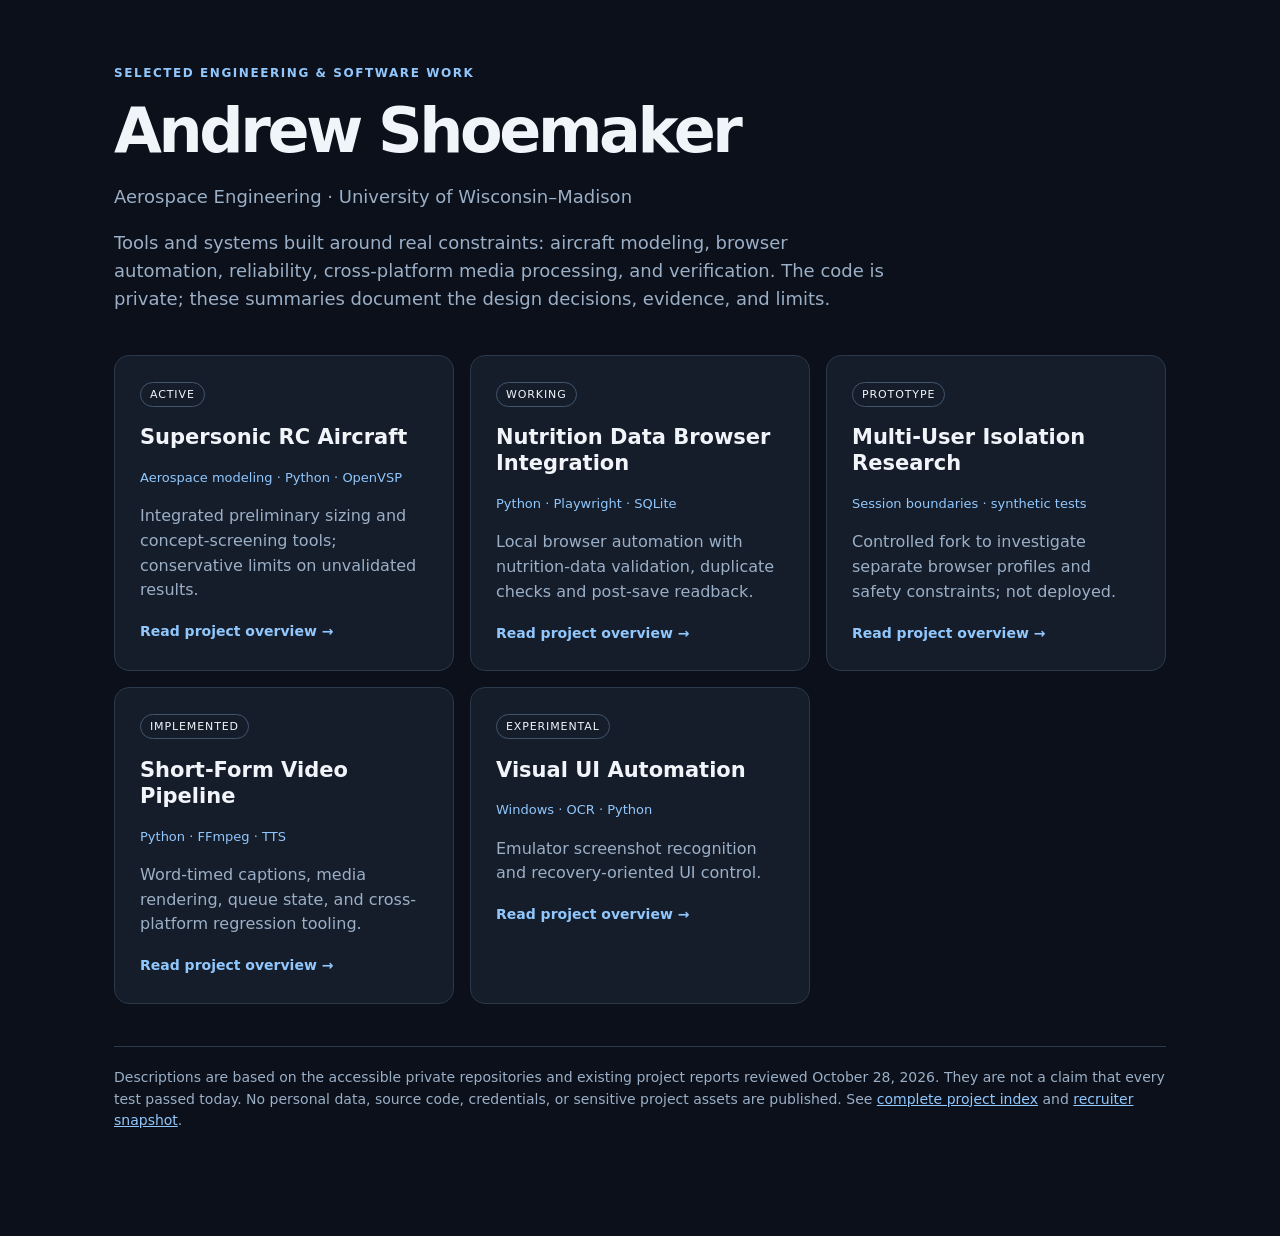
==== index.html @ ae75a6db "Publish sanitized engineering project summaries and portfolio pages" ====
<!doctype html><html lang="en"><head><meta charset="utf-8"><meta name="viewport" content="width=device-width, initial-scale=1"><title>Andrew Shoemaker — Engineering Projects</title><style>:root{color-scheme:dark;--bg:#0b101a;--card:#151d2a;--text:#f1f5f9;--muted:#9bafc7;--border:#2b394b;--link:#91c7fd}*{box-sizing:border-box}body{font:16px/1.55 system-ui,-apple-system,Segoe UI,sans-serif;background:var(--bg);color:var(--text);margin:0}main{max-width:1100px;margin:auto;padding:64px 24px 90px}.eyebrow{letter-spacing:.13em;text-transform:uppercase;font-size:12px;color:var(--link);font-weight:700}h1{font-size:clamp(34px,6vw,62px);letter-spacing:-.055em;line-height:1.04;margin:16px 0 20px}header p{max-width:780px;color:var(--muted);font-size:18px}.grid{display:grid;grid-template-columns:repeat(auto-fit,minmax(275px,1fr));gap:16px;margin:42px 0}.card{display:block;background:var(--card);padding:25px;border:1px solid var(--border);border-radius:15px;color:var(--text);text-decoration:none}.card:hover{border-color:var(--link);transform:translateY(-2px)}.card h2{font-size:21px;line-height:1.25}.card p{color:var(--muted)}.tech{font-size:13px;color:var(--link)!important}.status{display:inline-block;border:1px solid #41556d;padding:3px 9px;border-radius:20px;font-size:11px;text-transform:uppercase;letter-spacing:.08em}.arrow{color:var(--link);font-size:14px;font-weight:700}.note{border-top:1px solid var(--border);padding-top:20px;color:var(--muted);font-size:14px}a{color:var(--link)}</style></head><body><main><header><div class="eyebrow">Selected engineering &amp; software work</div><h1>Andrew Shoemaker</h1><p>Aerospace Engineering · University of Wisconsin–Madison</p><p>Tools and systems built around real constraints: aircraft modeling, browser automation, reliability, cross-platform media processing, and verification. The code is private; these summaries document the design decisions, evidence, and limits.</p></header><section class="grid"><a class="card" href="projects/01-boom-rc-aircraft.html"><span class="status">active</span><h2>Supersonic RC Aircraft</h2><p class="tech">Aerospace modeling · Python · OpenVSP</p><p>Integrated preliminary sizing and concept-screening tools; conservative limits on unvalidated results.</p><span class="arrow">Read project overview →</span></a>
<a class="card" href="projects/02-nutrislice-cronometer-logger.html"><span class="status">working</span><h2>Nutrition Data Browser Integration</h2><p class="tech">Python · Playwright · SQLite</p><p>Local browser automation with nutrition-data validation, duplicate checks and post-save readback.</p><span class="arrow">Read project overview →</span></a>
<a class="card" href="projects/03-nutrislice-multiuser-prototype.html"><span class="status">prototype</span><h2>Multi-User Isolation Research</h2><p class="tech">Session boundaries · synthetic tests</p><p>Controlled fork to investigate separate browser profiles and safety constraints; not deployed.</p><span class="arrow">Read project overview →</span></a>
<a class="card" href="projects/04-reddit-video-bot.html"><span class="status">implemented</span><h2>Short-Form Video Pipeline</h2><p class="tech">Python · FFmpeg · TTS</p><p>Word-timed captions, media rendering, queue state, and cross-platform regression tooling.</p><span class="arrow">Read project overview →</span></a>
<a class="card" href="projects/05-windows-game-ui-automation.html"><span class="status">experimental</span><h2>Visual UI Automation</h2><p class="tech">Windows · OCR · Python</p><p>Emulator screenshot recognition and recovery-oriented UI control.</p><span class="arrow">Read project overview →</span></a></section><p class="note">Descriptions are based on the accessible private repositories and existing project reports reviewed October 28, 2026. They are not a claim that every test passed today. No personal data, source code, credentials, or sensitive project assets are published. See <a href="README.md">complete project index</a> and <a href="RECRUITER_SNAPSHOT.md">recruiter snapshot</a>.</p></main></body></html>
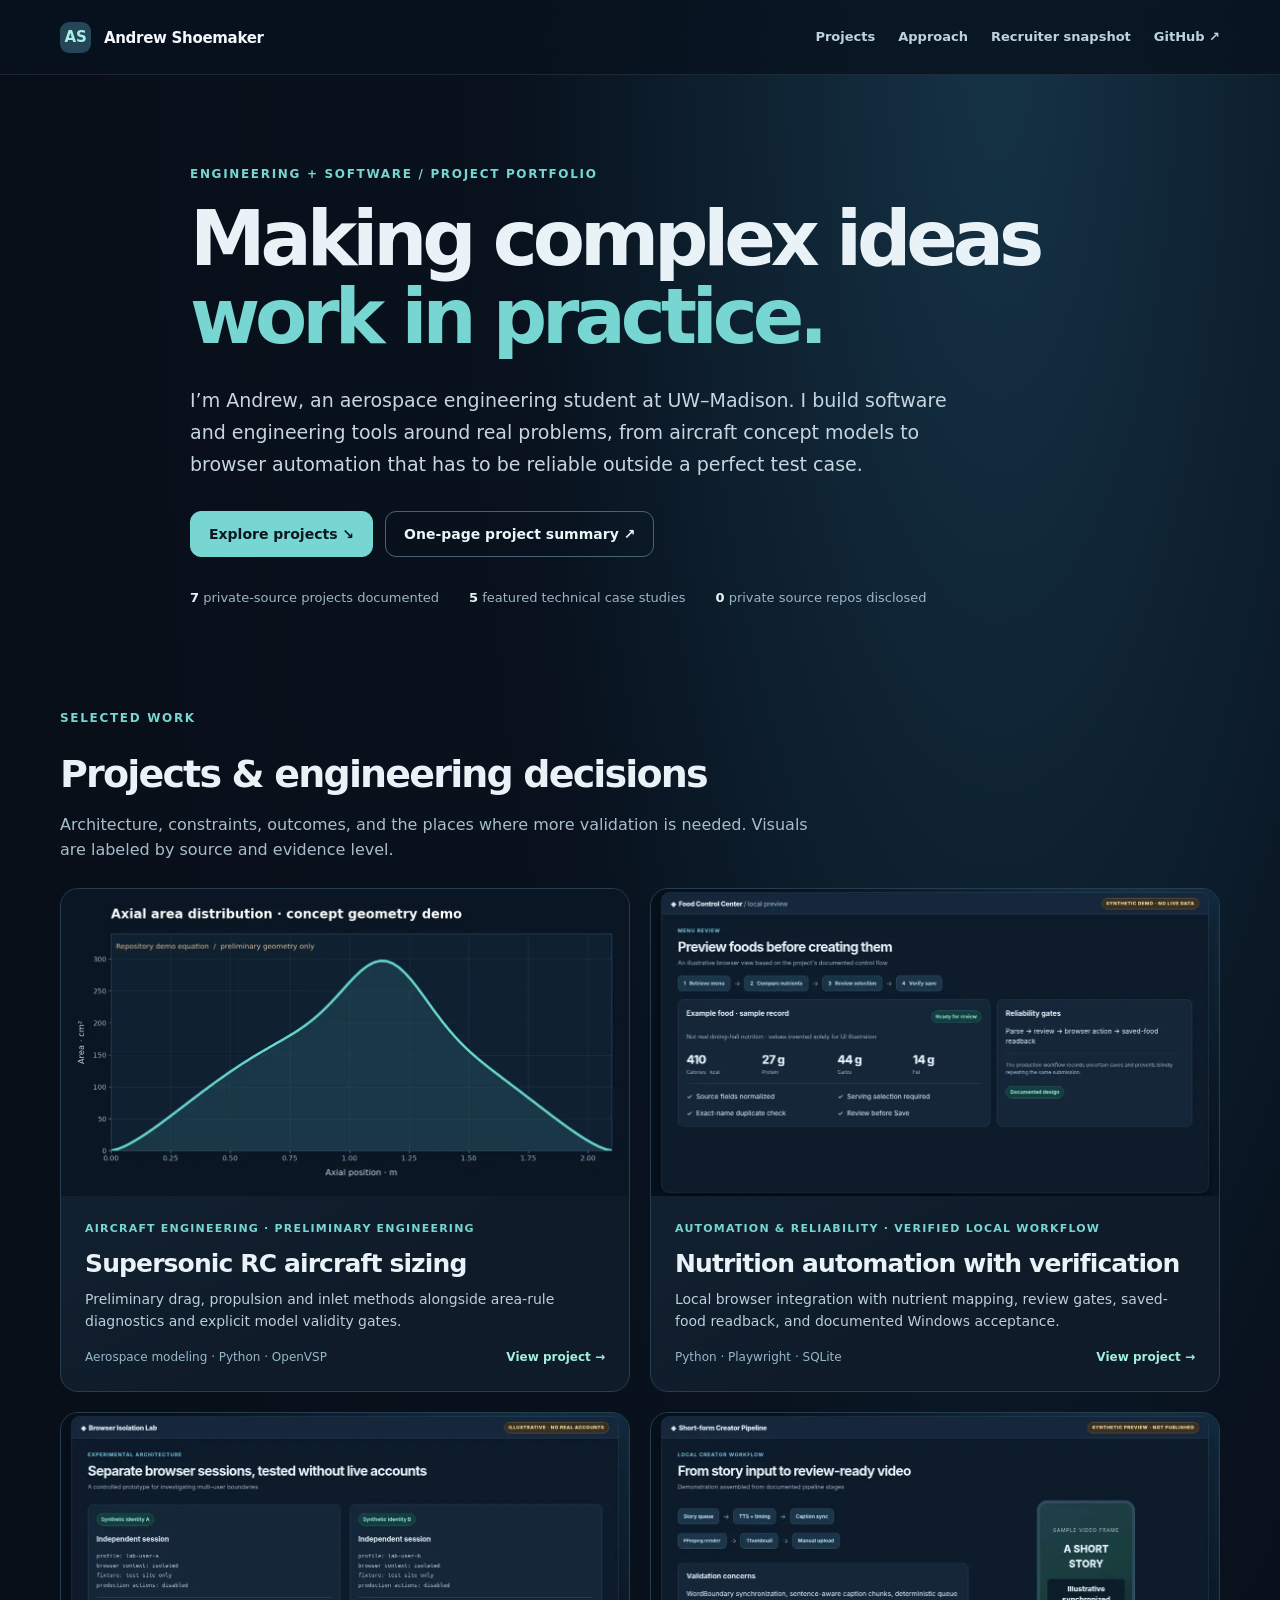
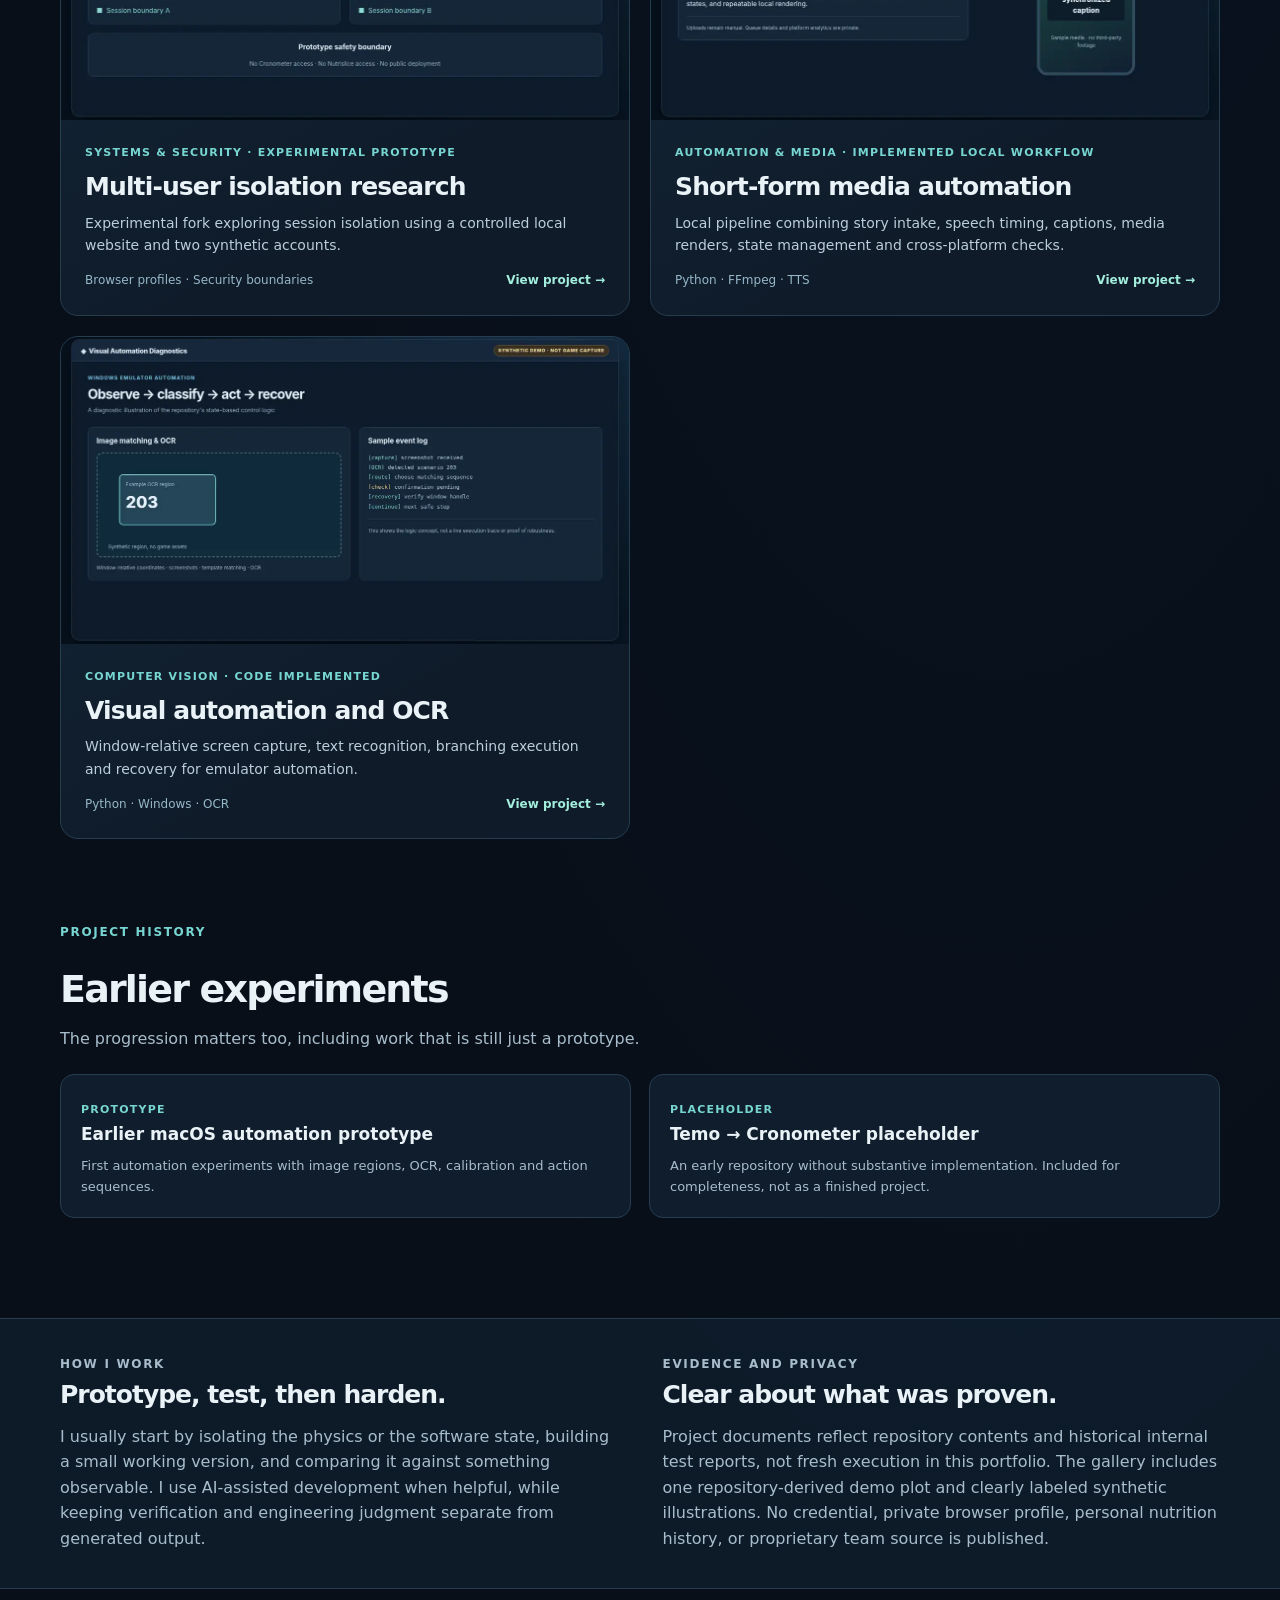
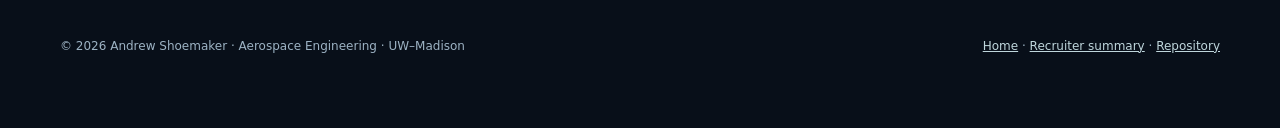
==== commit d22c8046: "Publish responsive portfolio website and labeled project visuals" ====
--- a/index.html
+++ b/index.html
@@ -1,5 +1 @@
-<!doctype html><html lang="en"><head><meta charset="utf-8"><meta name="viewport" content="width=device-width, initial-scale=1"><title>Andrew Shoemaker — Engineering Projects</title><style>:root{color-scheme:dark;--bg:#0b101a;--card:#151d2a;--text:#f1f5f9;--muted:#9bafc7;--border:#2b394b;--link:#91c7fd}*{box-sizing:border-box}body{font:16px/1.55 system-ui,-apple-system,Segoe UI,sans-serif;background:var(--bg);color:var(--text);margin:0}main{max-width:1100px;margin:auto;padding:64px 24px 90px}.eyebrow{letter-spacing:.13em;text-transform:uppercase;font-size:12px;color:var(--link);font-weight:700}h1{font-size:clamp(34px,6vw,62px);letter-spacing:-.055em;line-height:1.04;margin:16px 0 20px}header p{max-width:780px;color:var(--muted);font-size:18px}.grid{display:grid;grid-template-columns:repeat(auto-fit,minmax(275px,1fr));gap:16px;margin:42px 0}.card{display:block;background:var(--card);padding:25px;border:1px solid var(--border);border-radius:15px;color:var(--text);text-decoration:none}.card:hover{border-color:var(--link);transform:translateY(-2px)}.card h2{font-size:21px;line-height:1.25}.card p{color:var(--muted)}.tech{font-size:13px;color:var(--link)!important}.status{display:inline-block;border:1px solid #41556d;padding:3px 9px;border-radius:20px;font-size:11px;text-transform:uppercase;letter-spacing:.08em}.arrow{color:var(--link);font-size:14px;font-weight:700}.note{border-top:1px solid var(--border);padding-top:20px;color:var(--muted);font-size:14px}a{color:var(--link)}</style></head><body><main><header><div class="eyebrow">Selected engineering &amp; software work</div><h1>Andrew Shoemaker</h1><p>Aerospace Engineering · University of Wisconsin–Madison</p><p>Tools and systems built around real constraints: aircraft modeling, browser automation, reliability, cross-platform media processing, and verification. The code is private; these summaries document the design decisions, evidence, and limits.</p></header><section class="grid"><a class="card" href="projects/01-boom-rc-aircraft.html"><span class="status">active</span><h2>Supersonic RC Aircraft</h2><p class="tech">Aerospace modeling · Python · OpenVSP</p><p>Integrated preliminary sizing and concept-screening tools; conservative limits on unvalidated results.</p><span class="arrow">Read project overview →</span></a>
-<a class="card" href="projects/02-nutrislice-cronometer-logger.html"><span class="status">working</span><h2>Nutrition Data Browser Integration</h2><p class="tech">Python · Playwright · SQLite</p><p>Local browser automation with nutrition-data validation, duplicate checks and post-save readback.</p><span class="arrow">Read project overview →</span></a>
-<a class="card" href="projects/03-nutrislice-multiuser-prototype.html"><span class="status">prototype</span><h2>Multi-User Isolation Research</h2><p class="tech">Session boundaries · synthetic tests</p><p>Controlled fork to investigate separate browser profiles and safety constraints; not deployed.</p><span class="arrow">Read project overview →</span></a>
-<a class="card" href="projects/04-reddit-video-bot.html"><span class="status">implemented</span><h2>Short-Form Video Pipeline</h2><p class="tech">Python · FFmpeg · TTS</p><p>Word-timed captions, media rendering, queue state, and cross-platform regression tooling.</p><span class="arrow">Read project overview →</span></a>
-<a class="card" href="projects/05-windows-game-ui-automation.html"><span class="status">experimental</span><h2>Visual UI Automation</h2><p class="tech">Windows · OCR · Python</p><p>Emulator screenshot recognition and recovery-oriented UI control.</p><span class="arrow">Read project overview →</span></a></section><p class="note">Descriptions are based on the accessible private repositories and existing project reports reviewed October 28, 2026. They are not a claim that every test passed today. No personal data, source code, credentials, or sensitive project assets are published. See <a href="README.md">complete project index</a> and <a href="RECRUITER_SNAPSHOT.md">recruiter snapshot</a>.</p></main></body></html>+<!doctype html><html lang="en"><head><meta charset="utf-8"><meta name="viewport" content="width=device-width,initial-scale=1"><meta name="theme-color" content="#080f19"><title>Engineering &amp; software projects | Andrew Shoemaker</title><meta name="description" content="Engineering and software project portfolio of Andrew Shoemaker, UW–Madison aerospace engineering student."><link rel="stylesheet" href="assets/site.css"></head><body><a href="#main" class="skip">Skip to content</a><header class="nav"><div class="shell nav-inner"><a href="index.html" class="brand"><span>AS</span> Andrew Shoemaker</a><nav class="links" aria-label="Primary"><a href="index.html#projects">Projects</a><a href="index.html#approach" class="hide-mobile">Approach</a><a href="recruiter.html">Recruiter snapshot</a><a href="https://github.com/Sora12321/engineering-project-portfolio" target="_blank" rel="noopener noreferrer" class="hide-mobile">GitHub ↗</a></nav></div></header><main id="main"><section class="shell hero"><p class="eyebrow">Engineering + software / Project portfolio</p><h1>Making complex ideas <em>work in practice.</em></h1><p class="lead">I’m Andrew, an aerospace engineering student at UW–Madison. I build software and engineering tools around real problems, from aircraft concept models to browser automation that has to be reliable outside a perfect test case.</p><div class="actions"><a class="btn primary" href="#projects">Explore projects ↘</a><a class="btn" href="recruiter.html">One-page project summary ↗</a></div><div class="intro-stats"><span><strong>7</strong> private-source projects documented</span><span><strong>5</strong> featured technical case studies</span><span><strong>0</strong> private source repos disclosed</span></div></section><section id="projects" class="shell section"><div class="section-title"><div><p class="eyebrow">Selected work</p><h2>Projects & engineering decisions</h2><p class="sub">Architecture, constraints, outcomes, and the places where more validation is needed. Visuals are labeled by source and evidence level.</p></div></div><div class="card-grid"><a class="project-card" href="projects/01-boom-rc-aircraft.html" aria-label="Read about Supersonic RC aircraft sizing"><div class="card-image"><img loading="lazy" src="assets/images/boom-area-demo.webp" alt="Repository-derived demo plot: Computed from the repository’s illustrative area-distribution equation. This is example geometry, not a flight-test or CFD result."></div><div class="card-body"><div class="kicker">Aircraft engineering · Preliminary engineering</div><h3>Supersonic RC aircraft sizing</h3><p>Preliminary drag, propulsion and inlet methods alongside area-rule diagnostics and explicit model validity gates.</p><div class="card-footer"><span class="tech-list">Aerospace modeling · Python · OpenVSP</span><span class="view">View project →</span></div></div></a><a class="project-card" href="projects/02-nutrislice-cronometer-logger.html" aria-label="Read about Nutrition automation with verification"><div class="card-image"><img loading="lazy" src="assets/images/nutrislice-demo-synthetic.webp" alt="Illustrative interface · synthetic data: Sanitized reconstruction of the documented menu review flow. Numbers and content are invented for the demonstration; this is not a live product capture."></div><div class="card-body"><div class="kicker">Automation &amp; reliability · Verified local workflow</div><h3>Nutrition automation with verification</h3><p>Local browser integration with nutrient mapping, review gates, saved-food readback, and documented Windows acceptance.</p><div class="card-footer"><span class="tech-list">Python · Playwright · SQLite</span><span class="view">View project →</span></div></div></a><a class="project-card" href="projects/03-nutrislice-multiuser-prototype.html" aria-label="Read about Multi-user isolation research"><div class="card-image"><img loading="lazy" src="assets/images/multiuser-demo-synthetic.webp" alt="Illustrative architecture · no live accounts: Static demonstration of the isolation objective, not a screenshot of a deployed multi-user product."></div><div class="card-body"><div class="kicker">Systems &amp; security · Experimental prototype</div><h3>Multi-user isolation research</h3><p>Experimental fork exploring session isolation using a controlled local website and two synthetic accounts.</p><div class="card-footer"><span class="tech-list">Browser profiles · Security boundaries</span><span class="view">View project →</span></div></div></a><a class="project-card" href="projects/04-reddit-video-bot.html" aria-label="Read about Short-form media automation"><div class="card-image"><img loading="lazy" src="assets/images/video-demo-synthetic.webp" alt="Illustrative preview · no published video: Synthetic preview showing documented pipeline stages. No real story, third-party footage, or published content is shown."></div><div class="card-body"><div class="kicker">Automation &amp; media · Implemented local workflow</div><h3>Short-form media automation</h3><p>Local pipeline combining story intake, speech timing, captions, media renders, state management and cross-platform checks.</p><div class="card-footer"><span class="tech-list">Python · FFmpeg · TTS</span><span class="view">View project →</span></div></div></a><a class="project-card" href="projects/05-windows-game-ui-automation.html" aria-label="Read about Visual automation and OCR"><div class="card-image"><img loading="lazy" src="assets/images/ocr-demo-synthetic.webp" alt="Illustrative diagnostic · not gameplay: Static example of the code’s OCR and state-routing approach, not a real emulator screenshot or runtime log."></div><div class="card-body"><div class="kicker">Computer vision · Code implemented</div><h3>Visual automation and OCR</h3><p>Window-relative screen capture, text recognition, branching execution and recovery for emulator automation.</p><div class="card-footer"><span class="tech-list">Python · Windows · OCR</span><span class="view">View project →</span></div></div></a></div></section><section class="shell section"><p class="eyebrow">Project history</p><h2>Earlier experiments</h2><p class="sub">The progression matters too, including work that is still just a prototype.</p><div class="small-grid" style="margin-top:22px"><a class="small-card" href="projects/06-macos-game-ui-prototype.html"><span class="kicker">Prototype</span><strong>Earlier macOS automation prototype</strong><p>First automation experiments with image regions, OCR, calibration and action sequences.</p></a><a class="small-card" href="projects/07-temo-cronometer-placeholder.html"><span class="kicker">Placeholder</span><strong>Temo → Cronometer placeholder</strong><p>An early repository without substantive implementation. Included for completeness, not as a finished project.</p></a></div></section><section id="approach" class="band"><div class="shell band-inner"><div><p class="eyebrow">How I work</p><h2>Prototype, test, then harden.</h2><p>I usually start by isolating the physics or the software state, building a small working version, and comparing it against something observable. I use AI-assisted development when helpful, while keeping verification and engineering judgment separate from generated output.</p></div><div><p class="eyebrow">Evidence and privacy</p><h2>Clear about what was proven.</h2><p>Project documents reflect repository contents and historical internal test reports, not fresh execution in this portfolio. The gallery includes one repository-derived demo plot and clearly labeled synthetic illustrations. No credential, private browser profile, personal nutrition history, or proprietary team source is published.</p></div></div></section></main><footer class="shell footer"><p>© 2026 Andrew Shoemaker · Aerospace Engineering · UW–Madison</p><p><a href="index.html">Home</a> · <a href="recruiter.html">Recruiter summary</a> · <a href="https://github.com/Sora12321/engineering-project-portfolio">Repository</a></p></footer></body></html>
--- a/assets/site.css
+++ b/assets/site.css
@@ -0,0 +1,3 @@
+:root{color-scheme:dark;--bg:#080f19;--panel:#101d2c;--panel2:#142638;--edge:#263d50;--text:#e9f2f7;--muted:#a8bdcb;--accent:#77d6d1;--warm:#f5d19c;--max:1160px}
+*{box-sizing:border-box}html{scroll-behavior:smooth}body{margin:0;background:radial-gradient(ellipse at 78% 1%,#153346 0,#08111d 35%,#080f19 67%);color:var(--text);font-family:Inter,ui-sans-serif,system-ui,-apple-system,BlinkMacSystemFont,"Segoe UI",sans-serif;line-height:1.6;min-width:320px}a{color:var(--accent)}a:hover{color:#b3f0e3}button{font:inherit}img{max-width:100%;height:auto;display:block} .shell{width:min(calc(100% - 48px),var(--max));margin-inline:auto} .skip{position:absolute;top:-90px;left:10px;background:#fff;color:#000;padding:10px;z-index:100}.skip:focus{top:10px}.nav{border-bottom:1px solid #ffffff17;background:#08121ecc;backdrop-filter:blur(15px);position:sticky;top:0;z-index:20}.nav-inner{height:74px;display:flex;align-items:center;justify-content:space-between;gap:15px}.brand{color:#f4f8fc;text-decoration:none;font-weight:800;font-size:15px;letter-spacing:-.02em;white-space:nowrap}.brand span{display:inline-grid;place-items:center;width:31px;height:31px;margin-right:8px;border-radius:9px;background:#254656;color:#a7eee4;font-weight:900}.links{display:flex;align-items:center;gap:23px}.links a{font-size:13px;font-weight:650;text-decoration:none;color:#bed3df}.links a:hover{color:var(--accent)} .hero{padding:90px 0 66px;max-width:900px}.eyebrow{font-weight:800;font-size:12px;letter-spacing:.14em;color:var(--accent);text-transform:uppercase;margin:0 0 16px}.hero h1{font-size:clamp(39px,6.3vw,76px);line-height:1.03;letter-spacing:-.067em;margin:0 0 27px;font-weight:780}.hero h1 em{font-style:normal;color:var(--accent)}.lead{font-size:clamp(16px,2vw,19px);color:#c6d5df;max-width:760px;line-height:1.7}.actions{display:flex;gap:12px;flex-wrap:wrap;margin-top:30px}.btn{border-radius:11px;padding:11px 18px;text-decoration:none;font-weight:750;font-size:14px;display:inline-flex;align-items:center;justify-content:center;gap:8px;border:1px solid #466474;color:#e8f8f8}.btn.primary{color:#0b1820;background:var(--accent);border-color:var(--accent)}.btn:hover{background:#204353;color:white}.btn.primary:hover{background:#b2f4e7;color:#09202b}.intro-stats{display:flex;gap:30px;flex-wrap:wrap;color:#9eb5c5;font-size:13px;margin-top:31px}.intro-stats strong{color:#e4f4f5}.section{padding:34px 0 50px}.section-title{display:flex;align-items:end;justify-content:space-between;gap:16px;margin-bottom:25px}.section h2{font-size:clamp(25px,3.2vw,38px);letter-spacing:-.048em;margin:0}.sub{color:var(--muted);margin:7px 0 0;max-width:770px}.card-grid{display:grid;grid-template-columns:repeat(2,minmax(0,1fr));gap:20px}.project-card{border:1px solid var(--edge);border-radius:18px;background:linear-gradient(150deg,#142738,#0f1b29 70%);overflow:hidden;display:flex;flex-direction:column;text-decoration:none;color:var(--text);transition:transform .18s,border-color .18s,box-shadow .18s}.project-card:hover{transform:translateY(-4px);border-color:#5abeb9;box-shadow:0 18px 40px #0004;color:var(--text)}.card-image{aspect-ratio:1.85;overflow:hidden;position:relative;background:#102536}.card-image img{height:100%;width:100%;object-fit:cover}.card-body{padding:24px;flex:1;display:flex;flex-direction:column}.kicker{font-size:11px;color:var(--accent);font-weight:800;letter-spacing:.11em;text-transform:uppercase;margin:0 0 10px}.card-body h3{font-size:25px;line-height:1.25;letter-spacing:-.035em;margin:0 0 9px}.card-body p{margin:0 0 15px;color:#bbceda;font-size:14px}.card-footer{margin-top:auto;display:flex;align-items:center;justify-content:space-between;gap:8px;font-size:12px}.tech-list{color:#96b8c8}.project-card .view{color:#a3efdd;font-weight:700}.small-grid{display:grid;grid-template-columns:repeat(2,minmax(0,1fr));gap:18px}.small-card{border:1px solid var(--edge);background:var(--panel);border-radius:14px;padding:20px;text-decoration:none;color:var(--text)}.small-card strong{display:block;font-size:17px}.small-card p{font-size:13px;color:var(--muted);margin:8px 0 0}.band{background:#112131b3;border-block:1px solid var(--edge);margin-top:50px;padding:36px 0}.band-inner{display:grid;grid-template-columns:1fr 1fr;gap:45px}.band h2{font-size:25px;letter-spacing:-.04em;margin:0 0 9px}.band p{color:var(--muted);margin:0}.footer{padding:36px 0 60px;display:flex;align-items:start;justify-content:space-between;gap:20px;font-size:12px;color:#9db3c4}.footer a{color:#bfd6dc}.notice{background:#172b39;border:1px solid #365367;border-radius:12px;padding:15px 20px;color:#bed1dc;font-size:13px}.figure img{border:1px solid #39546c;border-radius:14px;box-shadow:0 18px 50px #0005;width:100%}.figure figcaption{font-size:12px;color:#a5b9c8;margin-top:12px;line-height:1.6}.figure{margin:30px 0 42px}.detail-head{padding:57px 0 25px}.breadcrumb{font-size:13px;text-decoration:none;color:var(--accent)}.detail-head h1{font-size:clamp(34px,4.5vw,55px);line-height:1.13;letter-spacing:-.055em;margin:24px 0 17px;max-width:970px}.detail-lead{font-size:17px;color:#c1d0dc;max-width:850px}.detail-grid{display:grid;grid-template-columns:minmax(0,750px) minmax(230px,1fr);gap:45px;align-items:start}.article{padding-bottom:40px}.article h1{display:none}.article h2{font-size:25px;line-height:1.25;letter-spacing:-.035em;color:#ecf8fc;margin:35px 0 14px}.article h3{font-size:20px;color:#d5e8f5}.article p,.article li{color:#c8d8e5}.article li{margin-bottom:9px}.article strong{color:white}.article pre{border:1px solid #315068;white-space:pre;overflow-x:auto;background:#101d2e;padding:22px;border-radius:13px;color:#a7e8df;font-size:12px;line-height:1.7}.article blockquote{border-left:3px solid #56b9b3;padding-left:16px;color:#bdd2df}.aside{position:sticky;top:105px;border:1px solid #2d475b;border-radius:14px;padding:20px;background:#101e2c}.aside h2{font-size:17px;margin:0 0 17px}.aside a{display:block;font-size:13px;text-decoration:none;color:#b2d0d7;padding:8px 0;border-top:1px solid #ffffff14}.aside .aside-muted{font-size:13px;color:#a4bac8;margin:0 0 15px}.article table{display:block;max-width:100%;overflow:auto;border-collapse:collapse}.article th,.article td{border-bottom:1px solid #31495a;text-align:left;padding:8px 13px}.article code{color:#a2ebe3}.flag{font-size:12px;font-weight:750;color:#f4ce96;letter-spacing:.06em;text-transform:uppercase}.caption-label{display:inline-block;font-size:11px;letter-spacing:.075em;text-transform:uppercase;color:#f4d7a7;background:#332c23;border:1px solid #67583e;border-radius:999px;padding:4px 9px;margin:0 0 14px}.image-link{text-decoration:none;cursor:zoom-in}.gallery-full{border:1px solid #284a5d;border-radius:16px;margin:45px 0 20px;background:#0f1d2b;padding:20px}.gallery-full img{width:100%;border-radius:10px}.gallery-full h2{margin:0 0 12px}.gallery-full p{color:#bad0de;font-size:13px}.badge{display:inline-block;font-size:12px;color:#abdfdb;border:1px solid #377d79;border-radius:999px;padding:3px 9px}.gallery-mini{display:grid;grid-template-columns:repeat(2,1fr);gap:18px}.gallery-mini a{display:block}.project-nav{display:flex;flex-wrap:wrap;gap:10px;justify-content:space-between;margin:40px 0}.project-nav a{color:#a7e9de;text-decoration:none;font-weight:650}.disclosure{font-size:13px;color:#a6bdc9;border-top:1px solid #2d4554;padding-top:20px;margin-top:30px}
+@media(max-width:840px){.detail-grid{display:block}.aside{position:static;margin:25px 0 40px}.hero{padding:65px 0 40px}.card-grid{gap:14px}.card-body{padding:18px}.card-body h3{font-size:21px}.band-inner{grid-template-columns:1fr;gap:20px}}@media(max-width:620px){.shell{width:min(calc(100% - 30px),var(--max))}.nav-inner{height:62px}.links{gap:13px}.links a{font-size:12px}.links .hide-mobile{display:none}.card-grid,.small-grid,.gallery-mini{grid-template-columns:1fr}.card-image{aspect-ratio:1.8}.hero h1{font-size:40px}.section{padding:20px 0 38px}.section-title{display:block}.detail-head{padding-top:37px}.detail-head h1{font-size:37px}.footer{display:block}.footer p{margin-bottom:12px}.intro-stats{gap:15px}}@media(prefers-reduced-motion:reduce){html{scroll-behavior:auto}.project-card{transition:none}}
